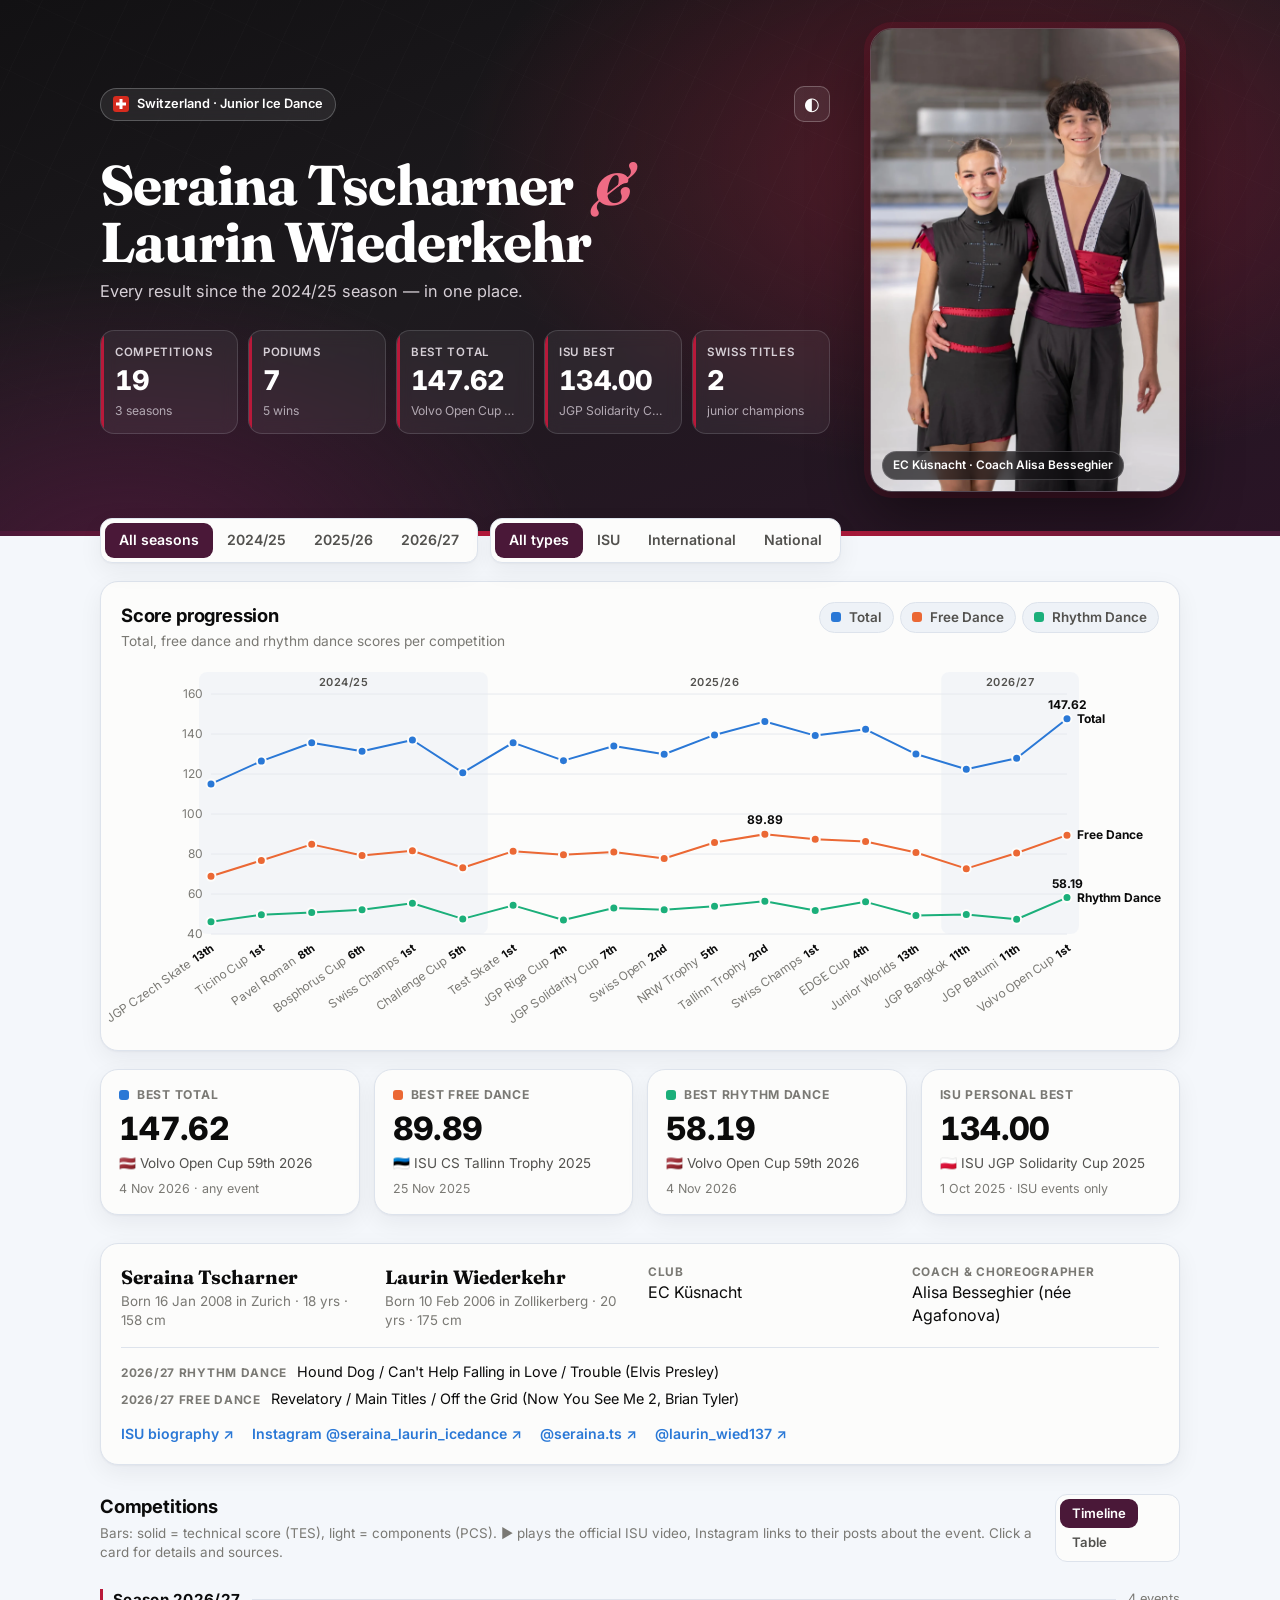
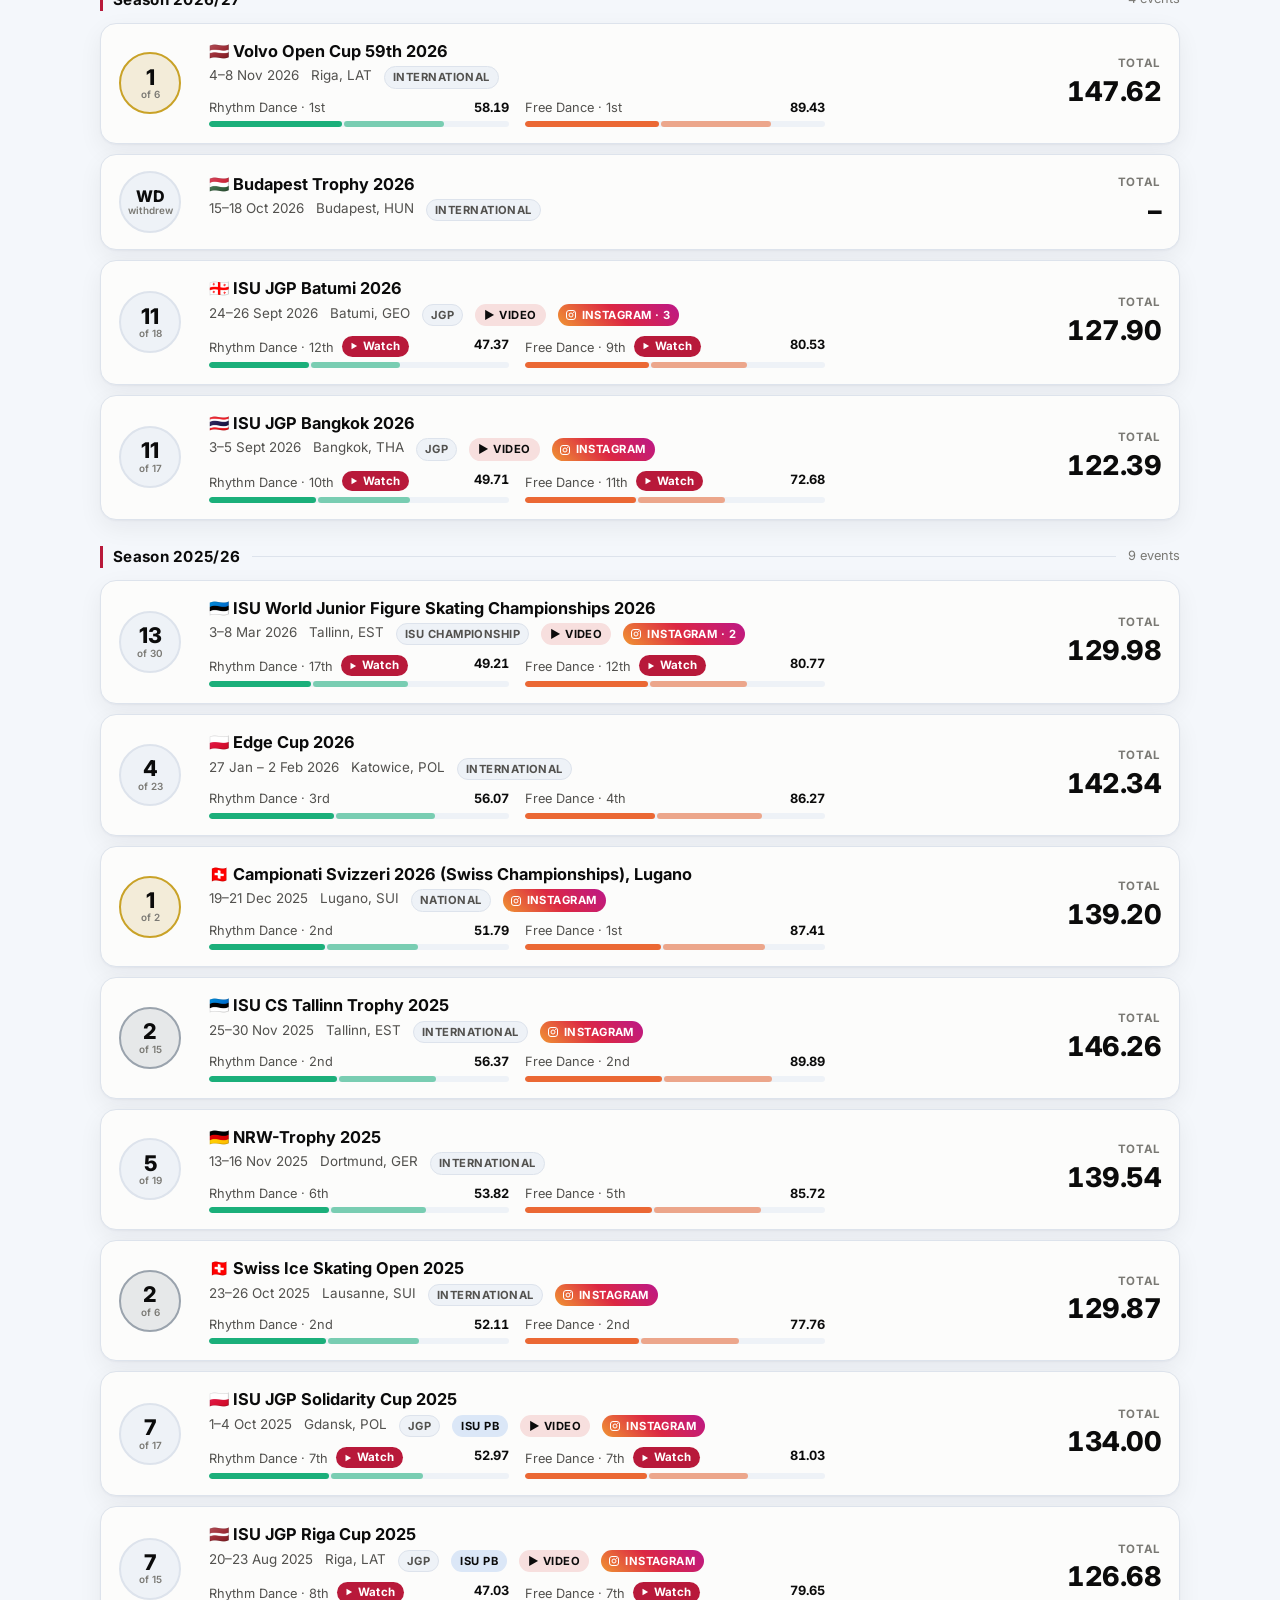
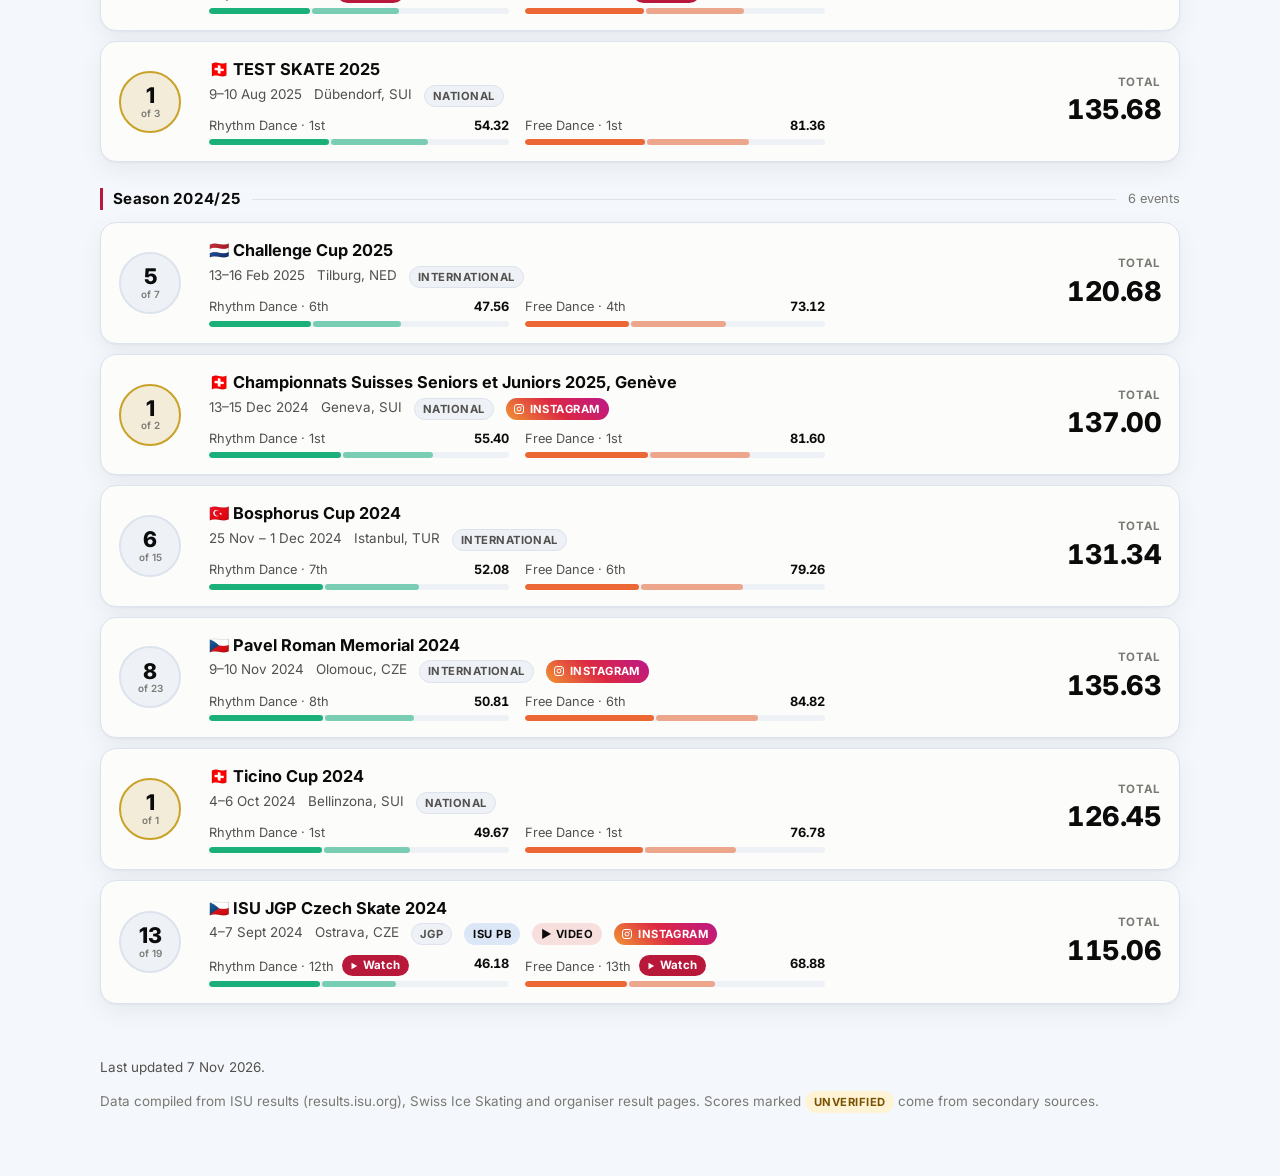
==== index.html @ 87326f34 "Ice dance results site for Seraina Tscharner & Laurin Wiederkehr Static site with all results since " ====
<!doctype html>
<html lang="en">
<head>
  <meta charset="utf-8" />
  <meta name="viewport" content="width=device-width, initial-scale=1" />
  <title>Tscharner / Wiederkehr · Ice Dance Results</title>
  <link rel="preconnect" href="https://fonts.googleapis.com" />
  <link href="https://fonts.googleapis.com/css2?family=Inter:wght@400;500;600;700;800&family=Fraunces:opsz,wght@9..144,600;9..144,700&display=swap" rel="stylesheet" />
  <link rel="stylesheet" href="styles.css?v=5" />
</head>
<body>
  <header class="hero">
    <div class="hero-ice" aria-hidden="true"></div>
    <div class="wrap hero-inner">
      <div class="hero-text">
        <div class="hero-top">
          <span class="badge"><span class="flag-sui" aria-hidden="true"></span> Switzerland · Junior Ice Dance</span>
          <button id="themeToggle" class="icon-btn" aria-label="Toggle dark mode" title="Toggle dark mode">◐</button>
        </div>
        <h1>
          <span>Seraina Tscharner</span>
          <span class="amp">&amp;</span>
          <span>Laurin Wiederkehr</span>
        </h1>
        <p class="sub" id="heroSub">Every result since the 2024/25 season — in one place.</p>
        <div class="stats" id="stats"></div>
      </div>
      <figure class="hero-photo">
        <img src="assets/couple.webp" alt="Seraina Tscharner and Laurin Wiederkehr on the ice in their black, crimson and plum costumes" width="1333" height="2000" />
        <figcaption>EC Küsnacht · Coach Alisa Besseghier</figcaption>
      </figure>
    </div>
  </header>

  <main class="wrap">
    <section class="controls" aria-label="Filters">
      <div class="seg" id="seasonFilter" role="tablist" aria-label="Season"></div>
      <div class="seg" id="typeFilter" role="tablist" aria-label="Competition type"></div>
    </section>

    <section class="card chart-card">
      <div class="card-head">
        <div>
          <h2>Score progression</h2>
          <p class="muted" id="chartCaption">Total, free dance and rhythm dance scores per competition</p>
        </div>
        <div class="legend" id="legend"></div>
      </div>
      <div class="chart" id="chart"></div>
    </section>

    <section class="bests" id="bests"></section>
    <section id="profile"></section>

    <section>
      <div class="section-head">
        <div><h2>Competitions</h2><p class="muted" style="margin:4px 0 0;font-size:.84rem">Bars: solid = technical score (TES), light = components (PCS). ▶ plays the official ISU video, Instagram links to their posts about the event. Click a card for details and sources.</p></div>
        <div class="seg small" id="viewToggle">
          <button class="on" data-view="cards">Timeline</button>
          <button data-view="table">Table</button>
        </div>
      </div>
      <div id="list"></div>
    </section>

    <footer class="foot">
      <p id="updated"></p>
      <p class="muted">Data compiled from ISU results (results.isu.org), Swiss Ice Skating and organiser result pages. Scores marked <span class="pill warn">unverified</span> come from secondary sources.</p>
    </footer>
  </main>

  <div id="videoModal" class="modal" role="dialog" aria-modal="true" aria-labelledby="videoTitle" hidden>
    <div class="modal-box">
      <div class="modal-head">
        <h3 id="videoTitle"></h3>
        <button id="videoClose" class="modal-x" aria-label="Close video">✕</button>
      </div>
      <div class="modal-frame" id="videoFrame"></div>
      <div class="modal-foot"><span class="muted">Official ISU video · Skating ISU on YouTube</span><a id="videoLink" target="_blank" rel="noopener">Open on YouTube ↗</a></div>
    </div>
  </div>

  <div id="tooltip" class="tooltip" role="status" hidden></div>
  <script src="data/results.js?v=5"></script>
  <script src="app.js?v=5"></script>
</body>
</html>
---- styles.css ----
:root {
  color-scheme: light;
  --bg: #f4f7fb;
  --surface-1: #fcfcfb;
  --surface-2: #eef2f7;
  --border: #dde3ec;
  --text-primary: #0b0b0b;
  --text-secondary: #52514e;
  --text-muted: #7a7974;
  --grid: #e6e9ee;
  --accent: #d52b1e;           /* Swiss red */
  --crimson: #b8193a;          /* costume red */
  --plum: #4a1838;             /* costume sash */
  --silver-trim: #d9dde3;      /* costume rhinestone trim */
  --series-1: #2a78d6;         /* total */
  --series-2: #eb6834;         /* free dance */
  --series-3: #1baf7a;         /* rhythm dance */
  --gold: #c9a227; --silver: #9aa3ad; --bronze: #b0753f;
  --warn-bg: #fff3d6; --warn-fg: #7a5200;
  --shadow: 0 1px 2px rgba(16,24,40,.04), 0 8px 24px rgba(16,24,40,.06);
}
@media (prefers-color-scheme: dark) {
  :root:where(:not([data-theme="light"])) {
    color-scheme: dark;
    --bg: #0f1216; --surface-1: #1a1a19; --surface-2: #23252a; --border: #2e3138;
    --text-primary: #f0efec; --text-secondary: #c3c2b7; --text-muted: #8f8e86; --grid: #2b2d31;
    --series-1: #3987e5; --series-2: #d95926; --series-3: #199e70;
    --warn-bg: #3a2e10; --warn-fg: #f2cf7a;
    --shadow: 0 1px 2px rgba(0,0,0,.3), 0 8px 24px rgba(0,0,0,.25);
  }
}
:root[data-theme="dark"] {
  color-scheme: dark;
  --bg: #0f1216; --surface-1: #1a1a19; --surface-2: #23252a; --border: #2e3138;
  --text-primary: #f0efec; --text-secondary: #c3c2b7; --text-muted: #8f8e86; --grid: #2b2d31;
  --series-1: #3987e5; --series-2: #d95926; --series-3: #199e70;
  --warn-bg: #3a2e10; --warn-fg: #f2cf7a;
  --shadow: 0 1px 2px rgba(0,0,0,.3), 0 8px 24px rgba(0,0,0,.25);
}

* { box-sizing: border-box; }
html, body { margin: 0; }
body {
  font-family: Inter, system-ui, -apple-system, "Segoe UI", sans-serif;
  background: var(--bg); color: var(--text-primary);
  -webkit-font-smoothing: antialiased; line-height: 1.45;
}
.wrap { max-width: 1120px; margin: 0 auto; padding: 0 20px; }
.muted { color: var(--text-muted); }
h2 { font-size: 1.15rem; margin: 0; letter-spacing: -.01em; }
a { color: var(--series-1); }

/* Hero — colours taken from the couple's costumes: charcoal, crimson, plum, silver */
.hero {
  position: relative; overflow: hidden; color: #fff;
  background:
    radial-gradient(900px 520px at 78% 30%, rgba(184,25,58,.38) 0%, transparent 60%),
    radial-gradient(700px 500px at 10% 110%, rgba(74,24,56,.9) 0%, transparent 65%),
    linear-gradient(160deg, #121113 0%, #1d1a1e 45%, #2a1426 100%);
  padding: 28px 0 44px;
}
.hero::after { /* crimson sash line, like the costume belts */
  content: ""; position: absolute; left: 0; right: 0; bottom: 0; height: 5px;
  background: linear-gradient(90deg, var(--plum), var(--crimson) 40%, var(--crimson) 60%, var(--plum));
}
.hero-ice {
  position: absolute; inset: 0; opacity: .3; pointer-events: none;
  background:
    repeating-linear-gradient(115deg, transparent 0 38px, rgba(255,255,255,.05) 38px 39px),
    repeating-linear-gradient(25deg, transparent 0 70px, rgba(255,255,255,.04) 70px 71px);
  mask-image: linear-gradient(to bottom, #000 30%, transparent);
}
.hero-inner { position: relative; display: grid; grid-template-columns: minmax(0, 1fr) 310px; gap: 40px; align-items: center; }
.hero-top { display: flex; justify-content: space-between; align-items: center; }
.badge {
  display: inline-flex; align-items: center; gap: 8px; font-size: .8rem; font-weight: 600;
  padding: 6px 12px; border-radius: 999px; background: rgba(255,255,255,.08);
  border: 1px solid rgba(217,221,227,.28); backdrop-filter: blur(6px);
}
.flag-sui { width: 16px; height: 16px; border-radius: 3px; background: var(--accent); position: relative; display: inline-block; }
.flag-sui::before, .flag-sui::after { content: ""; position: absolute; background: #fff; left: 50%; top: 50%; transform: translate(-50%,-50%); }
.flag-sui::before { width: 10px; height: 3px; } .flag-sui::after { width: 3px; height: 10px; }
.icon-btn {
  border: 1px solid rgba(255,255,255,.25); background: rgba(255,255,255,.08); color: #fff;
  width: 36px; height: 36px; border-radius: 10px; font-size: 1.1rem; cursor: pointer;
}
.hero h1 {
  font-family: Fraunces, Georgia, serif; font-weight: 700; letter-spacing: -.02em;
  font-size: clamp(2rem, 5vw, 3.5rem); line-height: 1.02; margin: 34px 0 10px;
  display: flex; flex-wrap: wrap; gap: 0 .35em; align-items: baseline;
}
.hero h1 .amp { color: #ef6b84; font-style: italic; }
.sub { margin: 0 0 26px; color: #d6cfd6; font-size: 1.02rem; }
.stats { display: grid; grid-template-columns: repeat(auto-fit, minmax(128px, 1fr)); gap: 10px; }
.stat {
  background: rgba(255,255,255,.06); border: 1px solid rgba(217,221,227,.16);
  border-radius: 14px; padding: 13px 14px; backdrop-filter: blur(8px); position: relative; overflow: hidden;
}
.stat::before { content: ""; position: absolute; left: 0; top: 0; bottom: 0; width: 3px; background: var(--crimson); }
.stat .v { font-size: 1.7rem; font-weight: 800; letter-spacing: -.02em; font-variant-numeric: tabular-nums; }
.stat .l { font-size: .72rem; color: #d6cfd6; text-transform: uppercase; letter-spacing: .06em; font-weight: 600; }
.stat .s { font-size: .76rem; color: #b3a9b3; margin-top: 2px; white-space: nowrap; overflow: hidden; text-overflow: ellipsis; }
.hero-photo { margin: 0; position: relative; align-self: stretch; }
.hero-photo img {
  display: block; width: 100%; height: 100%; max-height: 470px; object-fit: cover; object-position: 50% 18%;
  border-radius: 22px; border: 1px solid rgba(217,221,227,.25);
  box-shadow: 0 24px 60px rgba(0,0,0,.45), 0 0 0 6px rgba(184,25,58,.18);
}
.hero-photo figcaption {
  position: absolute; left: 12px; bottom: 12px; font-size: .74rem; font-weight: 600; padding: 5px 10px; border-radius: 999px;
  background: rgba(18,17,19,.7); border: 1px solid rgba(217,221,227,.2); backdrop-filter: blur(6px);
}
@media (max-width: 900px) {
  .hero-inner { grid-template-columns: 1fr; }
  .hero-photo { order: -1; margin-top: 10px; }
  .hero-photo img { max-height: 380px; }
  .hero-text { order: 0; }
}

/* Controls */
.controls { display: flex; flex-wrap: wrap; gap: 12px; margin: -18px 0 18px; position: relative; z-index: 2; }
.seg {
  display: inline-flex; background: var(--surface-1); border: 1px solid var(--border); border-radius: 12px;
  padding: 4px; box-shadow: var(--shadow); flex-wrap: wrap;
}
.seg button {
  border: 0; background: transparent; color: var(--text-secondary); font: inherit; font-size: .88rem; font-weight: 600;
  padding: 7px 14px; border-radius: 9px; cursor: pointer;
}
.seg button.on { background: var(--plum); color: #fff; }
:root[data-theme="dark"] .seg button.on { background: var(--crimson); }
@media (prefers-color-scheme: dark) { :root:where(:not([data-theme="light"])) .seg button.on { background: var(--crimson); } }
.seg button:hover:not(.on) { background: var(--surface-2); }
.seg.small { box-shadow: none; }
.seg.small button { padding: 5px 12px; font-size: .82rem; }

/* Cards */
.card { background: var(--surface-1); border: 1px solid var(--border); border-radius: 18px; box-shadow: var(--shadow); padding: 20px; }
.card-head { display: flex; justify-content: space-between; gap: 16px; flex-wrap: wrap; align-items: flex-start; margin-bottom: 8px; }
.card-head p { margin: 4px 0 0; font-size: .86rem; }
.legend { display: flex; gap: 6px; flex-wrap: wrap; }
.legend button {
  display: inline-flex; align-items: center; gap: 8px; font: inherit; font-size: .84rem; font-weight: 600;
  color: var(--text-secondary); background: var(--surface-2); border: 1px solid var(--border);
  padding: 5px 11px; border-radius: 999px; cursor: pointer;
}
.legend button.off { opacity: .45; }
.legend .sw { width: 10px; height: 10px; border-radius: 3px; }
.chart { position: relative; width: 100%; }
.chart svg { display: block; width: 100%; height: auto; overflow: visible; }
.chart text { fill: var(--text-muted); font-size: 12px; font-family: inherit; }
.chart .lbl { fill: var(--text-primary); font-weight: 700; font-size: 12px; }
.chart .grid { stroke: var(--grid); stroke-width: 1; }
.chart .season-band { fill: var(--surface-2); opacity: .6; }
.chart .season-lbl { fill: var(--text-secondary); font-weight: 600; font-size: 11px; letter-spacing: .05em; text-transform: uppercase; }
.chart .cross { stroke: var(--text-muted); stroke-width: 1; stroke-dasharray: 3 3; }
.empty { padding: 40px; text-align: center; color: var(--text-muted); }

/* Personal bests */
.bests { display: grid; grid-template-columns: repeat(auto-fit, minmax(230px, 1fr)); gap: 14px; margin: 18px 0 28px; }
.best { padding: 16px 18px; }
.best .k { font-size: .76rem; font-weight: 700; color: var(--text-muted); text-transform: uppercase; letter-spacing: .06em; display: flex; align-items: center; gap: 8px; }
.best .k .sw { width: 10px; height: 10px; border-radius: 3px; }
.best .v { font-size: 2rem; font-weight: 800; letter-spacing: -.02em; font-variant-numeric: tabular-nums; margin: 2px 0; }
.best .w { font-size: .85rem; color: var(--text-secondary); }
.best .i { font-size: .78rem; color: var(--text-muted); margin-top: 6px; }

.section-head { display: flex; justify-content: space-between; align-items: center; margin-bottom: 14px; gap: 12px; }

/* Timeline */
.season-h { display: flex; align-items: center; gap: 12px; margin: 26px 0 12px; }
.season-h h3 { margin: 0; font-size: .95rem; letter-spacing: .02em; padding-left: 10px; border-left: 3px solid var(--crimson); }
.season-h .line { flex: 1; height: 1px; background: var(--border); }
.season-h .cnt { font-size: .8rem; color: var(--text-muted); }
.comp {
  display: grid; grid-template-columns: 74px 1fr auto; gap: 16px; align-items: center;
  background: var(--surface-1); border: 1px solid var(--border); border-radius: 16px; padding: 16px 18px;
  margin-bottom: 10px; box-shadow: var(--shadow); cursor: pointer; transition: transform .12s ease, border-color .12s;
}
.comp:hover { transform: translateY(-1px); border-color: color-mix(in oklab, var(--series-1) 45%, var(--border)); }
.place {
  width: 62px; height: 62px; border-radius: 50%; display: grid; place-items: center; text-align: center;
  background: var(--surface-2); border: 2px solid var(--border); font-weight: 800; font-size: 1.35rem; line-height: 1;
}
.place small { display: block; font-size: .62rem; font-weight: 600; color: var(--text-muted); margin-top: 2px; }
.place.p1 { border-color: var(--gold);   background: color-mix(in oklab, var(--gold) 18%, var(--surface-1)); }
.place.p2 { border-color: var(--silver); background: color-mix(in oklab, var(--silver) 22%, var(--surface-1)); }
.place.p3 { border-color: var(--bronze); background: color-mix(in oklab, var(--bronze) 18%, var(--surface-1)); }
.comp .title { font-weight: 700; font-size: 1.02rem; }
.comp .meta { font-size: .84rem; color: var(--text-secondary); display: flex; flex-wrap: wrap; gap: 4px 12px; margin-top: 3px; }
.pill { display: inline-block; font-size: .7rem; font-weight: 700; padding: 2px 8px; border-radius: 999px; background: var(--surface-2); color: var(--text-secondary); border: 1px solid var(--border); text-transform: uppercase; letter-spacing: .04em; }
.pill.warn { background: var(--warn-bg); color: var(--warn-fg); border-color: transparent; }
.pill.pb { background: color-mix(in oklab, var(--series-1) 16%, var(--surface-1)); color: var(--text-primary); border-color: transparent; }
.segs { display: flex; gap: 16px; margin-top: 10px; flex-wrap: wrap; }
.segbar { min-width: 180px; flex: 1; max-width: 300px; }
.segbar .top { display: flex; justify-content: space-between; font-size: .8rem; color: var(--text-secondary); }
.segbar .top b { color: var(--text-primary); font-variant-numeric: tabular-nums; }
.segbar .track { height: 6px; border-radius: 4px; background: var(--surface-2); margin-top: 4px; overflow: hidden; display: flex; gap: 2px; }
.segbar .track i { display: block; height: 100%; border-radius: 4px; }
.total { text-align: right; }
.total .v { font-size: 1.7rem; font-weight: 800; letter-spacing: -.02em; font-variant-numeric: tabular-nums; }
.total .l { font-size: .72rem; color: var(--text-muted); text-transform: uppercase; letter-spacing: .06em; font-weight: 700; }
.details { grid-column: 1 / -1; border-top: 1px dashed var(--border); padding-top: 12px; font-size: .86rem; color: var(--text-secondary); display: none; }
.comp.open .details { display: block; }
.details table { border-collapse: collapse; margin-bottom: 8px; }
.details td, .details th { padding: 4px 14px 4px 0; text-align: left; font-variant-numeric: tabular-nums; }
.details th { color: var(--text-muted); font-weight: 600; font-size: .76rem; text-transform: uppercase; letter-spacing: .04em; }
.details .src a { margin-right: 10px; word-break: break-all; }

/* Table */
.tbl-wrap { overflow-x: auto; }
table.res { width: 100%; border-collapse: collapse; font-size: .9rem; background: var(--surface-1); border-radius: 14px; overflow: hidden; }
table.res th, table.res td { padding: 10px 12px; border-bottom: 1px solid var(--border); text-align: left; white-space: nowrap; font-variant-numeric: tabular-nums; }
table.res th { font-size: .74rem; text-transform: uppercase; letter-spacing: .05em; color: var(--text-muted); background: var(--surface-2); cursor: pointer; user-select: none; }
table.res td.n, table.res th.n { text-align: right; }
table.res tr:hover td { background: var(--surface-2); }

.tooltip {
  position: fixed; z-index: 50; pointer-events: none; background: var(--surface-1); color: var(--text-primary);
  border: 1px solid var(--border); border-radius: 12px; padding: 10px 12px; box-shadow: var(--shadow); font-size: .84rem; min-width: 190px;
}
.tooltip .t { font-weight: 700; margin-bottom: 2px; }
.tooltip .d { color: var(--text-muted); font-size: .78rem; margin-bottom: 6px; }
.tooltip .r { display: flex; justify-content: space-between; gap: 14px; align-items: center; }
.tooltip .r span { display: inline-flex; align-items: center; gap: 6px; color: var(--text-secondary); }
.tooltip .r b { font-variant-numeric: tabular-nums; }
.tooltip .sw { width: 9px; height: 9px; border-radius: 3px; display: inline-block; }

.foot { padding: 30px 0 50px; font-size: .84rem; color: var(--text-secondary); }

@media (max-width: 640px) {
  .comp { grid-template-columns: 56px 1fr; }
  .place { width: 50px; height: 50px; font-size: 1.1rem; }
  .total { grid-column: 2; text-align: left; }
}

/* Profile */
#profile { margin-bottom: 28px; }
.profile .pf-grid { display: grid; grid-template-columns: repeat(auto-fit, minmax(220px, 1fr)); gap: 16px; }
.profile .nm { font-family: Fraunces, Georgia, serif; font-weight: 700; font-size: 1.2rem; }
.profile .muted { font-size: .84rem; }
.profile .k { font-size: .74rem; font-weight: 700; color: var(--text-muted); text-transform: uppercase; letter-spacing: .06em; margin-right: 6px; }
.profile .music { margin-top: 16px; padding-top: 14px; border-top: 1px solid var(--border); display: grid; gap: 6px; font-size: .9rem; }
.profile .links { margin-top: 14px; display: flex; gap: 18px; flex-wrap: wrap; font-size: .88rem; font-weight: 600; }
.profile .links a { text-decoration: none; }

/* Video */
.play {
  display: inline-flex; align-items: center; gap: 4px; margin-left: 8px; vertical-align: 1px;
  font: inherit; font-size: .72rem; font-weight: 700; letter-spacing: .02em; cursor: pointer;
  color: #fff; background: var(--crimson); border: 0; border-radius: 999px; padding: 2px 9px 2px 7px;
}
.play svg { width: 10px; height: 10px; }
.play:hover { background: color-mix(in oklab, var(--crimson) 82%, #000); }
.play:focus-visible, .modal-x:focus-visible { outline: 2px solid var(--series-1); outline-offset: 2px; }
.play.mini { margin: 0 6px 0 0; }
.pill.vid { background: color-mix(in oklab, var(--crimson) 14%, var(--surface-1)); color: var(--text-primary); border-color: transparent; }
.modal { position: fixed; inset: 0; z-index: 100; background: rgba(10,8,10,.78); backdrop-filter: blur(6px); display: grid; place-items: center; padding: 20px; }
.modal[hidden] { display: none; }
.modal-box { width: min(960px, 100%); background: #151315; color: #f0efec; border-radius: 18px; overflow: hidden; border: 1px solid rgba(217,221,227,.18); box-shadow: 0 30px 80px rgba(0,0,0,.5); }
.modal-head { display: flex; justify-content: space-between; align-items: center; gap: 12px; padding: 14px 18px; border-bottom: 3px solid var(--crimson); }
.modal-head h3 { margin: 0; font-size: 1rem; }
.modal-x { background: rgba(255,255,255,.08); color: #fff; border: 1px solid rgba(255,255,255,.2); width: 34px; height: 34px; border-radius: 10px; cursor: pointer; flex: none; }
.modal-frame { aspect-ratio: 16 / 9; background: #000; }
.modal-frame iframe { width: 100%; height: 100%; border: 0; display: block; }
.modal-foot { display: flex; justify-content: space-between; gap: 12px; padding: 12px 18px; font-size: .84rem; flex-wrap: wrap; }
.modal-foot a { color: #ef6b84; font-weight: 600; text-decoration: none; }

/* Instagram */
.ig {
  display: inline-flex; align-items: center; gap: 5px; font-size: .7rem; font-weight: 700; letter-spacing: .04em; text-transform: uppercase;
  padding: 2px 9px 2px 7px; border-radius: 999px; color: #fff; text-decoration: none;
  background: linear-gradient(45deg, #f09433, #dc2743 50%, #bc1888);
}
.ig svg { width: 12px; height: 12px; }
.ig.mini { padding: 3px 6px; vertical-align: middle; }
.ig:hover { filter: brightness(1.08); }
.iglist { margin: 6px 0 12px; display: grid; gap: 8px; max-width: 720px; }
.iglist .k { font-size: .74rem; font-weight: 700; color: var(--text-muted); text-transform: uppercase; letter-spacing: .06em; }
.igpost {
  display: grid; grid-template-columns: 30px 1fr auto; gap: 10px; align-items: start; text-decoration: none; color: var(--text-secondary);
  background: var(--surface-2); border: 1px solid var(--border); border-radius: 12px; padding: 10px 12px; font-size: .84rem;
}
.igpost b { color: var(--text-primary); }
.igpost:hover { border-color: #dc2743; }
.igav { width: 30px; height: 30px; border-radius: 9px; display: grid; place-items: center; color: #fff; background: linear-gradient(45deg, #f09433, #dc2743 50%, #bc1888); }
.igav svg { width: 16px; height: 16px; }
.igpost .go { color: var(--text-muted); }
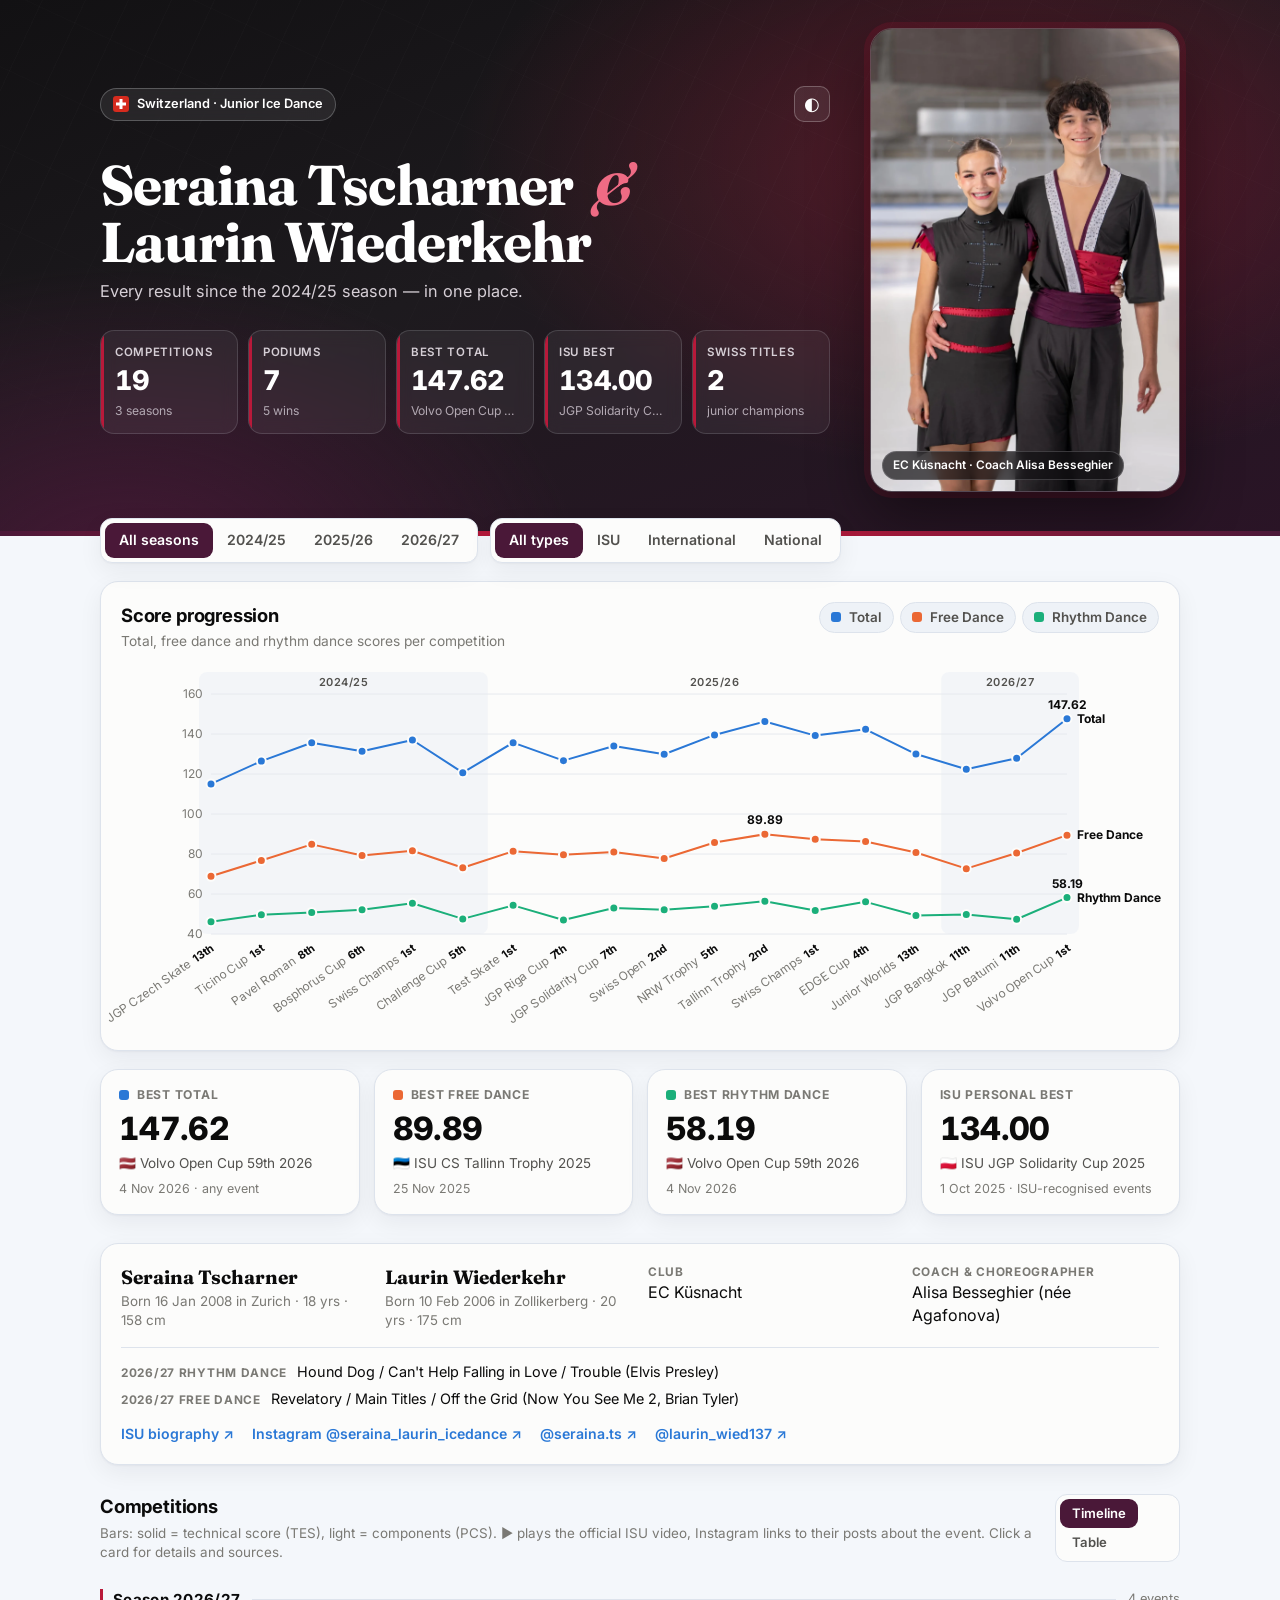
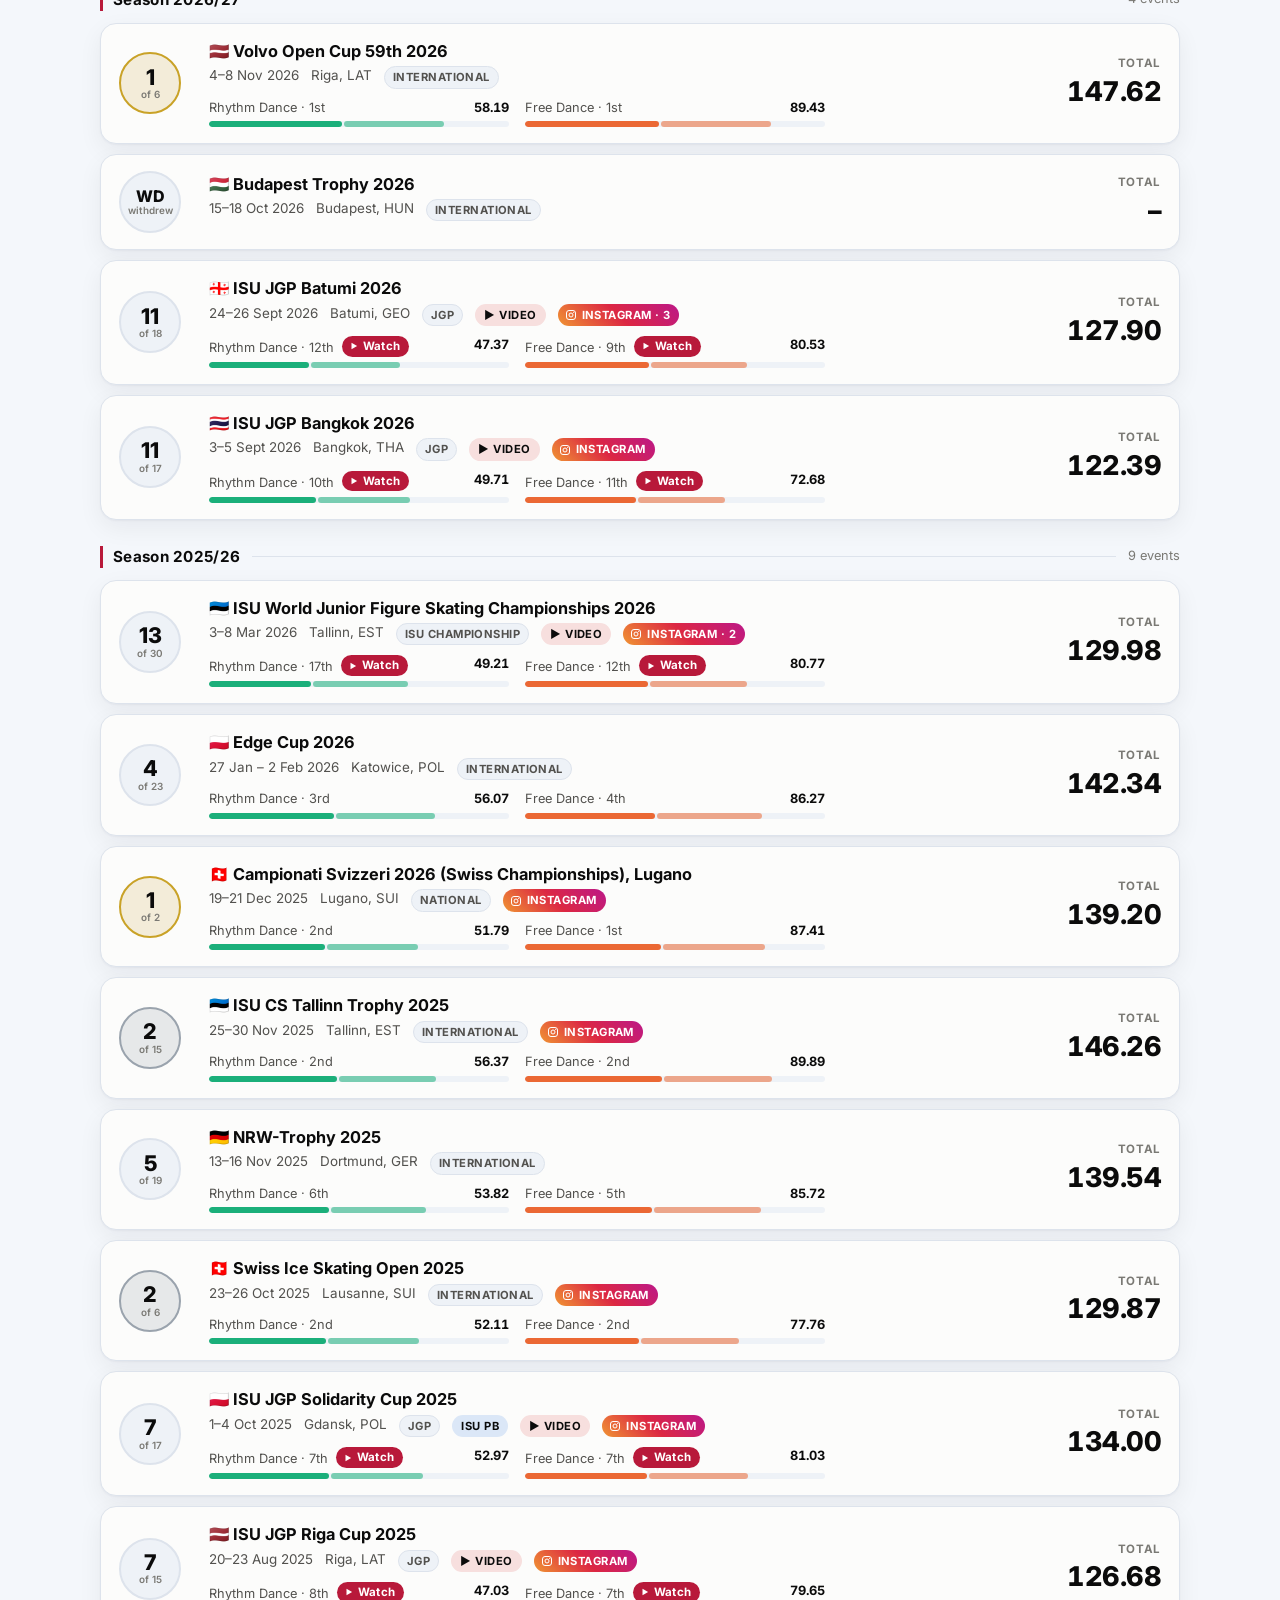
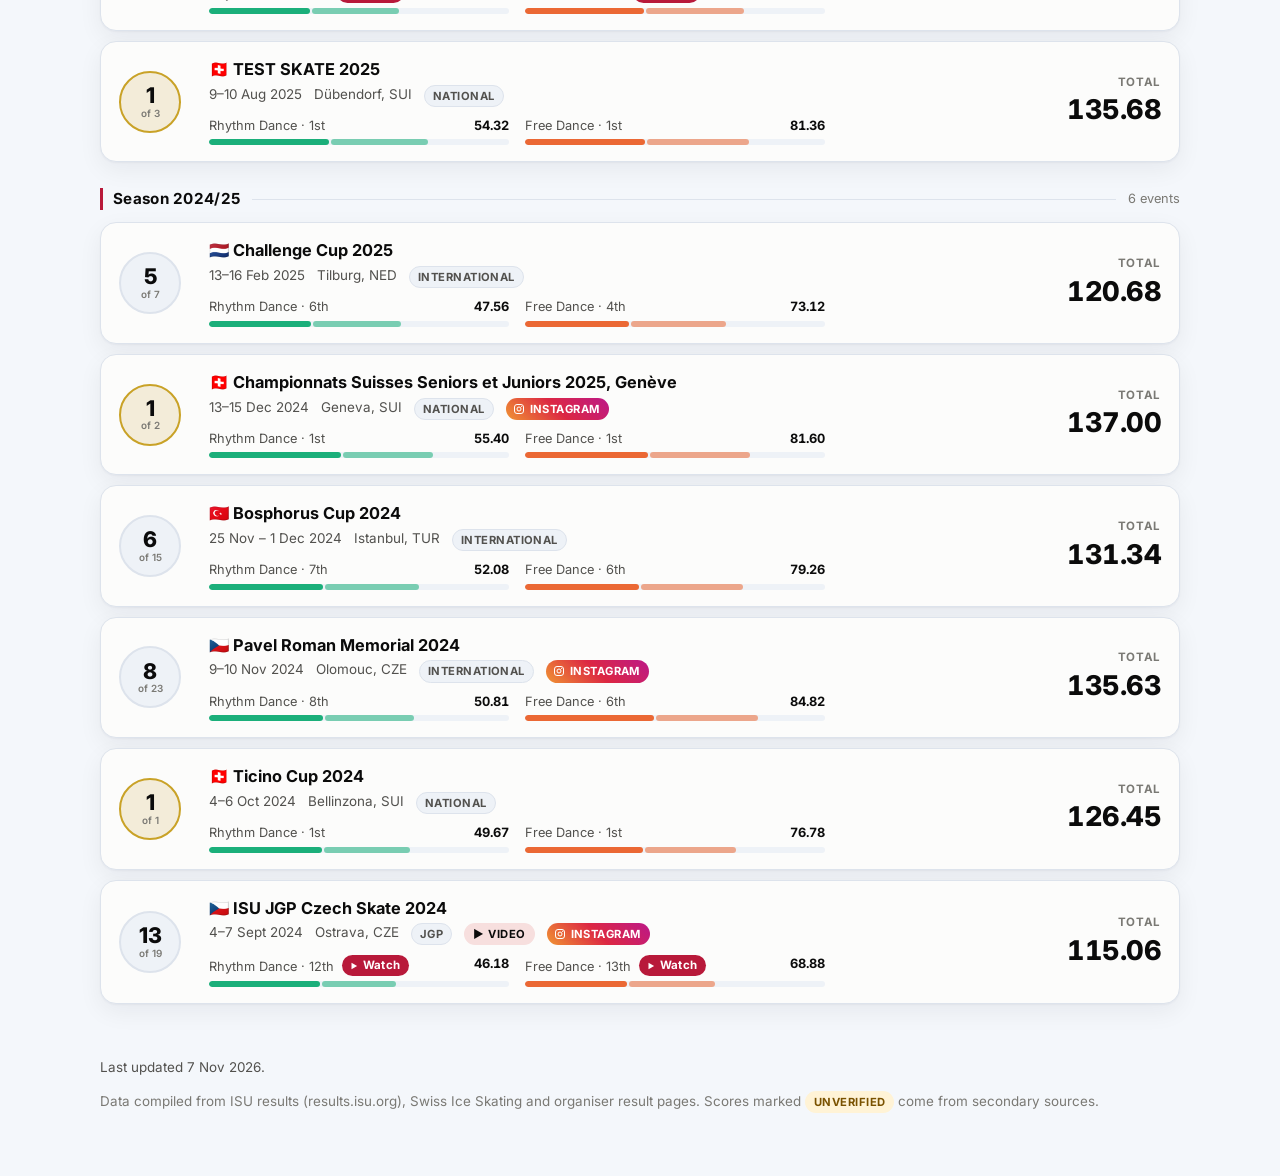
==== commit 3f52ab1a: "Generate the page from a template; add level filter and RD-only handling - index.html and data/resul" ====
--- a/index.html
+++ b/index.html
@@ -1,12 +1,13 @@
+<!-- Generated by build.py from template.html — edit the template, not this file. -->
 <!doctype html>
-<html lang="en">
+<html lang="en" data-team="tw">
 <head>
   <meta charset="utf-8" />
   <meta name="viewport" content="width=device-width, initial-scale=1" />
   <title>Tscharner / Wiederkehr · Ice Dance Results</title>
   <link rel="preconnect" href="https://fonts.googleapis.com" />
   <link href="https://fonts.googleapis.com/css2?family=Inter:wght@400;500;600;700;800&family=Fraunces:opsz,wght@9..144,600;9..144,700&display=swap" rel="stylesheet" />
-  <link rel="stylesheet" href="styles.css?v=5" />
+  <link rel="stylesheet" href="styles.css?v=e405b2ac" />
 </head>
 <body>
   <header class="hero">
@@ -15,6 +16,7 @@
       <div class="hero-text">
         <div class="hero-top">
           <span class="badge"><span class="flag-sui" aria-hidden="true"></span> Switzerland · Junior Ice Dance</span>
+          
           <button id="themeToggle" class="icon-btn" aria-label="Toggle dark mode" title="Toggle dark mode">◐</button>
         </div>
         <h1>
@@ -36,6 +38,7 @@
     <section class="controls" aria-label="Filters">
       <div class="seg" id="seasonFilter" role="tablist" aria-label="Season"></div>
       <div class="seg" id="typeFilter" role="tablist" aria-label="Competition type"></div>
+      <div class="seg" id="levelFilter" role="tablist" aria-label="Level" hidden></div>
     </section>
 
     <section class="card chart-card">
@@ -81,7 +84,7 @@
   </div>
 
   <div id="tooltip" class="tooltip" role="status" hidden></div>
-  <script src="data/results.js?v=5"></script>
-  <script src="app.js?v=5"></script>
+  <script src="data/results.js?v=e405b2ac"></script>
+  <script src="app.js?v=e405b2ac"></script>
 </body>
 </html>
--- a/styles.css
+++ b/styles.css
@@ -286,3 +286,20 @@
 .igav { width: 30px; height: 30px; border-radius: 9px; display: grid; place-items: center; color: #fff; background: linear-gradient(45deg, #f09433, #dc2743 50%, #bc1888); }
 .igav svg { width: 16px; height: 16px; }
 .igpost .go { color: var(--text-muted); }
+
+/* Truncated text: show full text on hover */
+[data-full] { cursor: default; }
+.chart text.cut { cursor: help; }
+
+/* Couple switcher */
+.hero-top { gap: 12px; flex-wrap: wrap; }
+.teams { display: inline-flex; gap: 4px; margin-left: auto; padding: 3px; border-radius: 999px; background: rgba(255,255,255,.06); border: 1px solid rgba(217,221,227,.18); }
+.teams a { color: #d6cfd6; text-decoration: none; font-size: .8rem; font-weight: 600; padding: 5px 12px; border-radius: 999px; }
+.teams a:hover { color: #fff; background: rgba(255,255,255,.08); }
+.teams a[aria-current="page"] { color: #fff; background: var(--crimson); }
+
+/* Level + RD-only */
+.seg[hidden] { display: none; }
+.pill.lvl-senior { background: color-mix(in oklab, var(--crimson) 16%, var(--surface-1)); color: var(--text-primary); border-color: transparent; }
+.pill.lvl-junior { background: color-mix(in oklab, var(--series-1) 14%, var(--surface-1)); color: var(--text-primary); border-color: transparent; }
+.total .rdonly { font-size: .72rem; color: var(--text-muted); margin-top: 2px; }
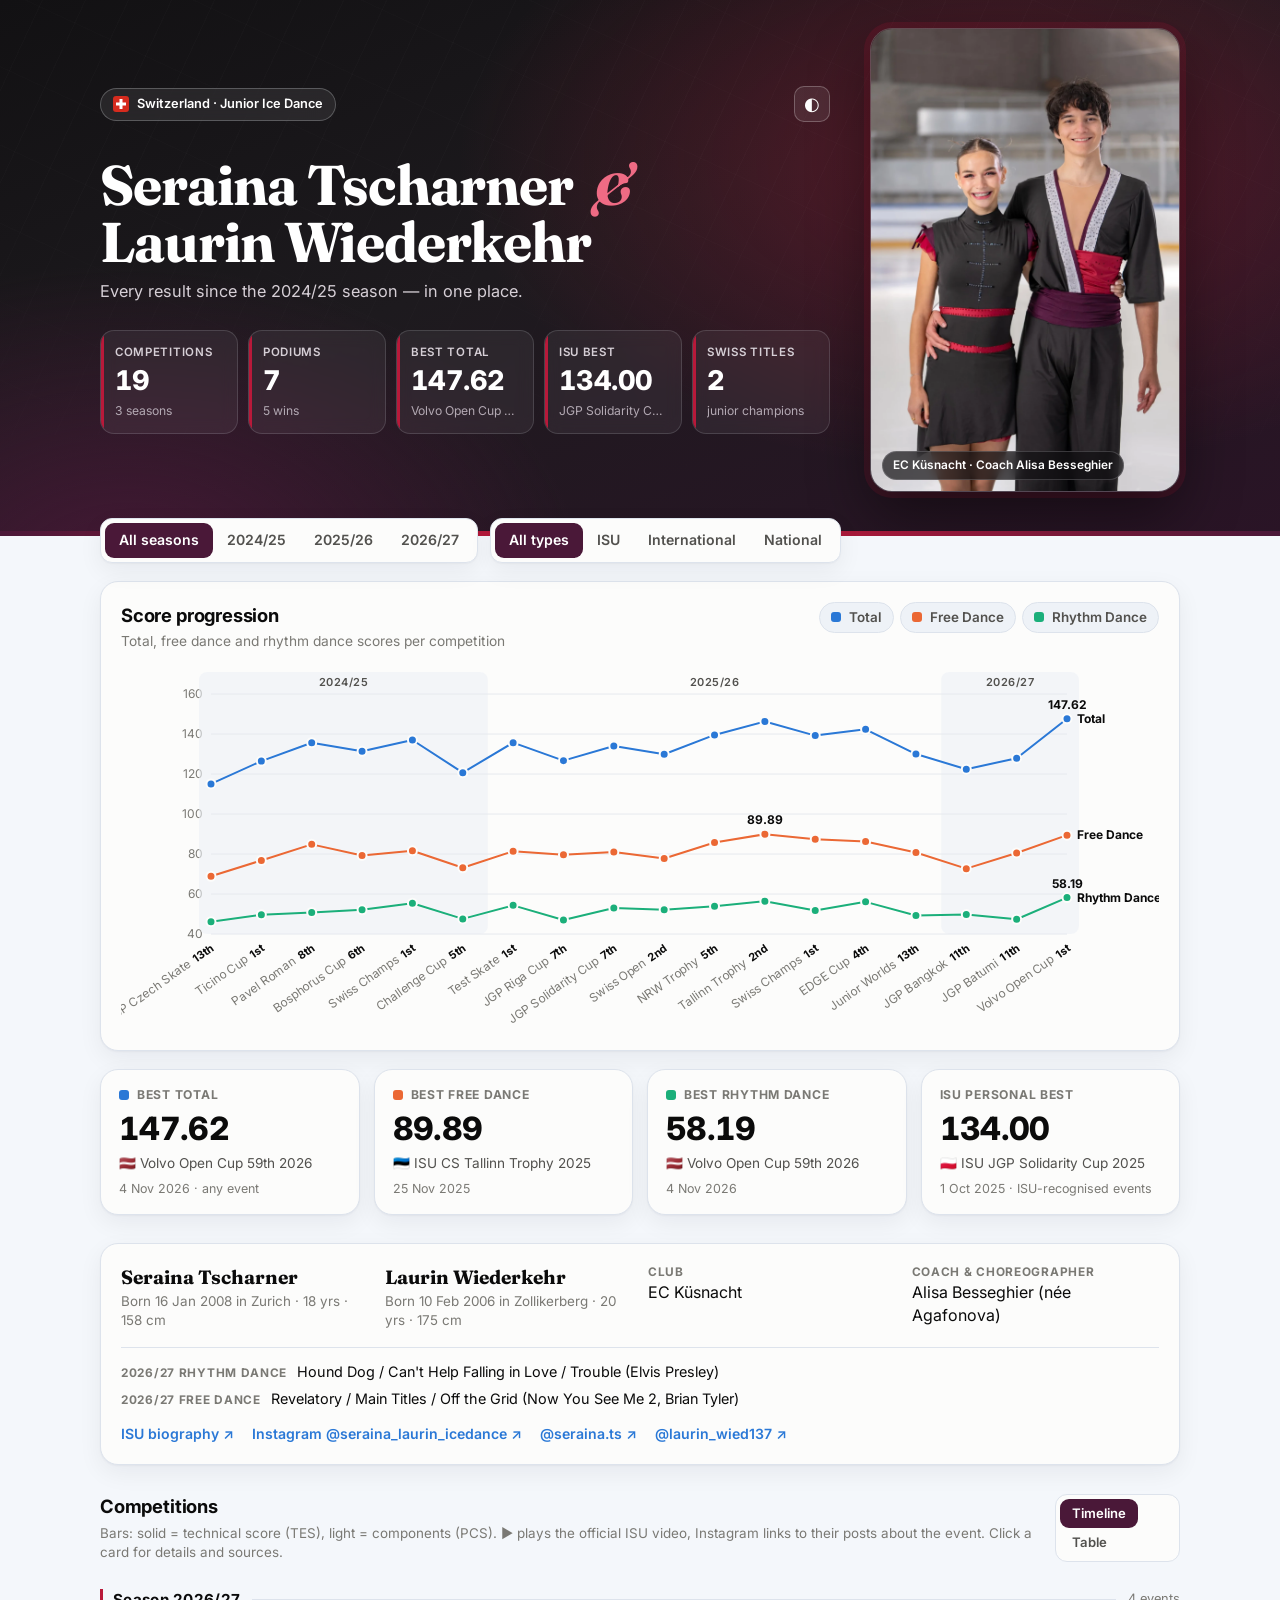
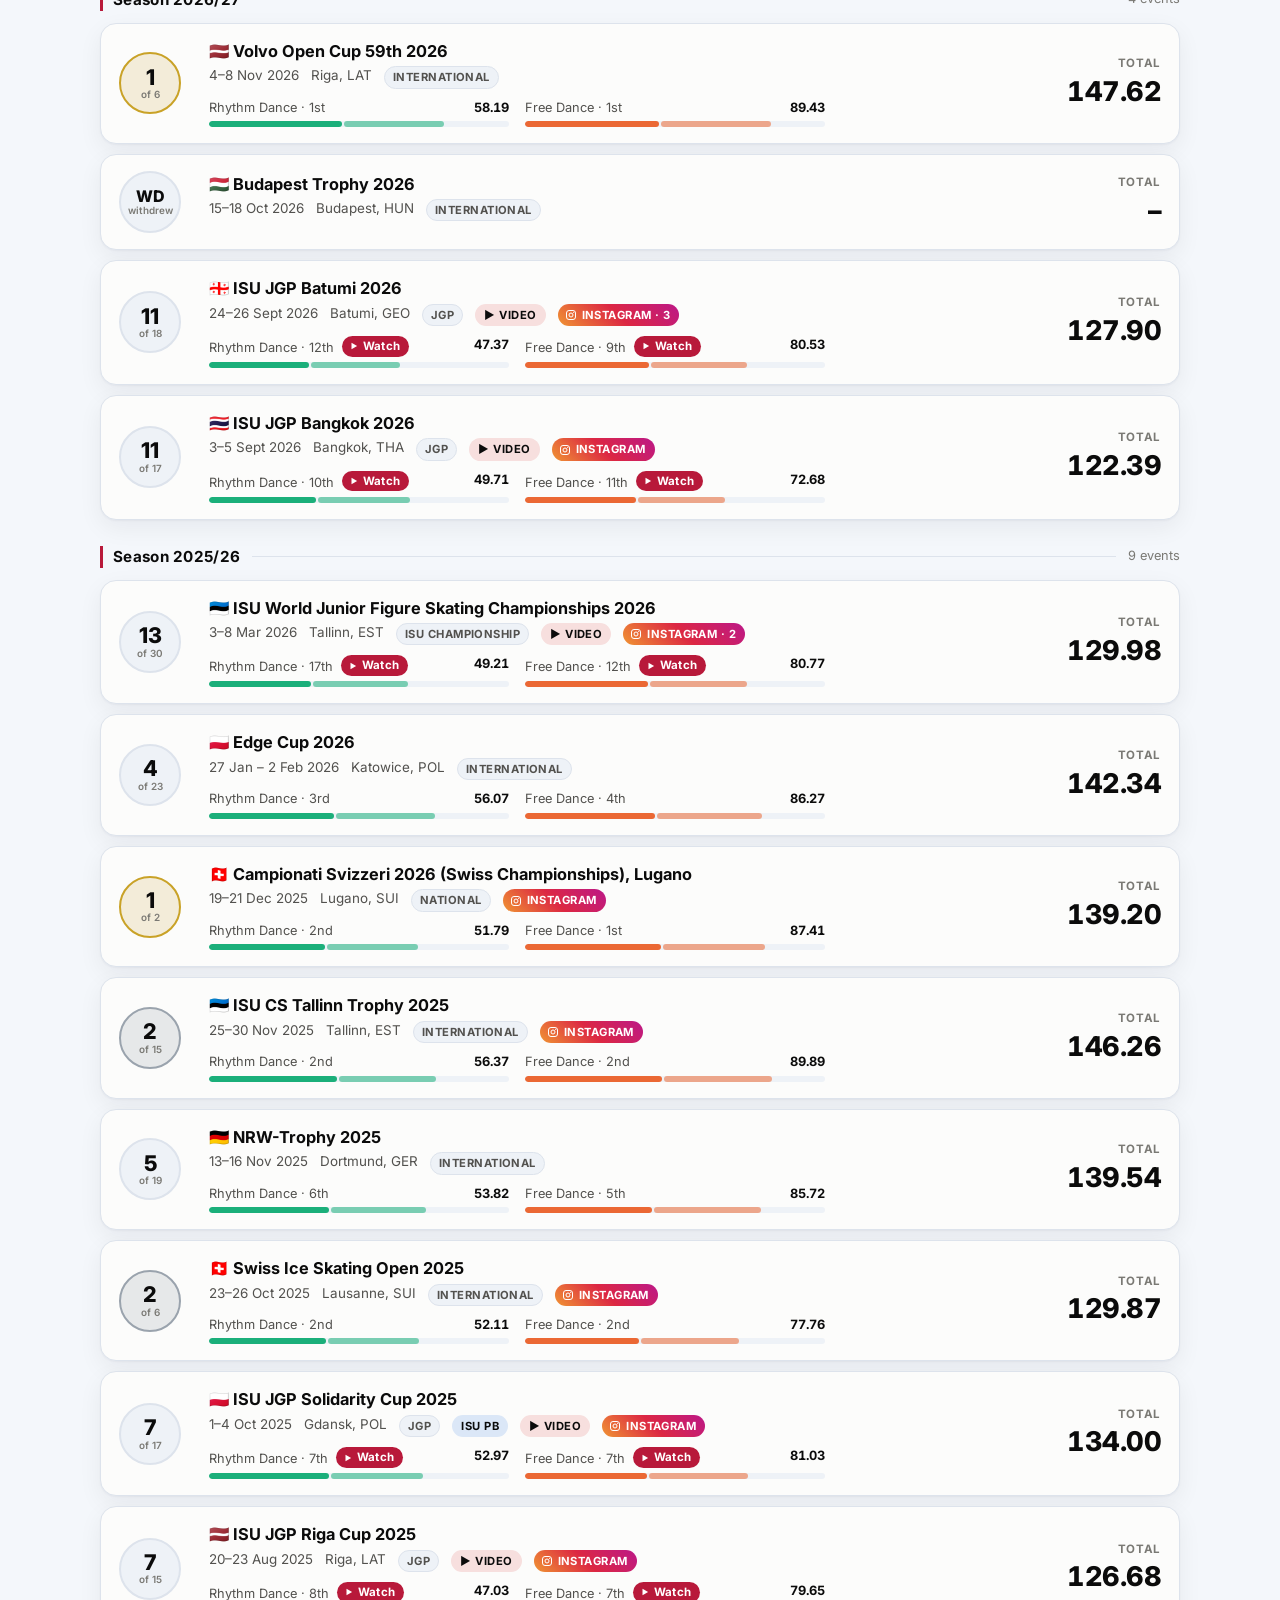
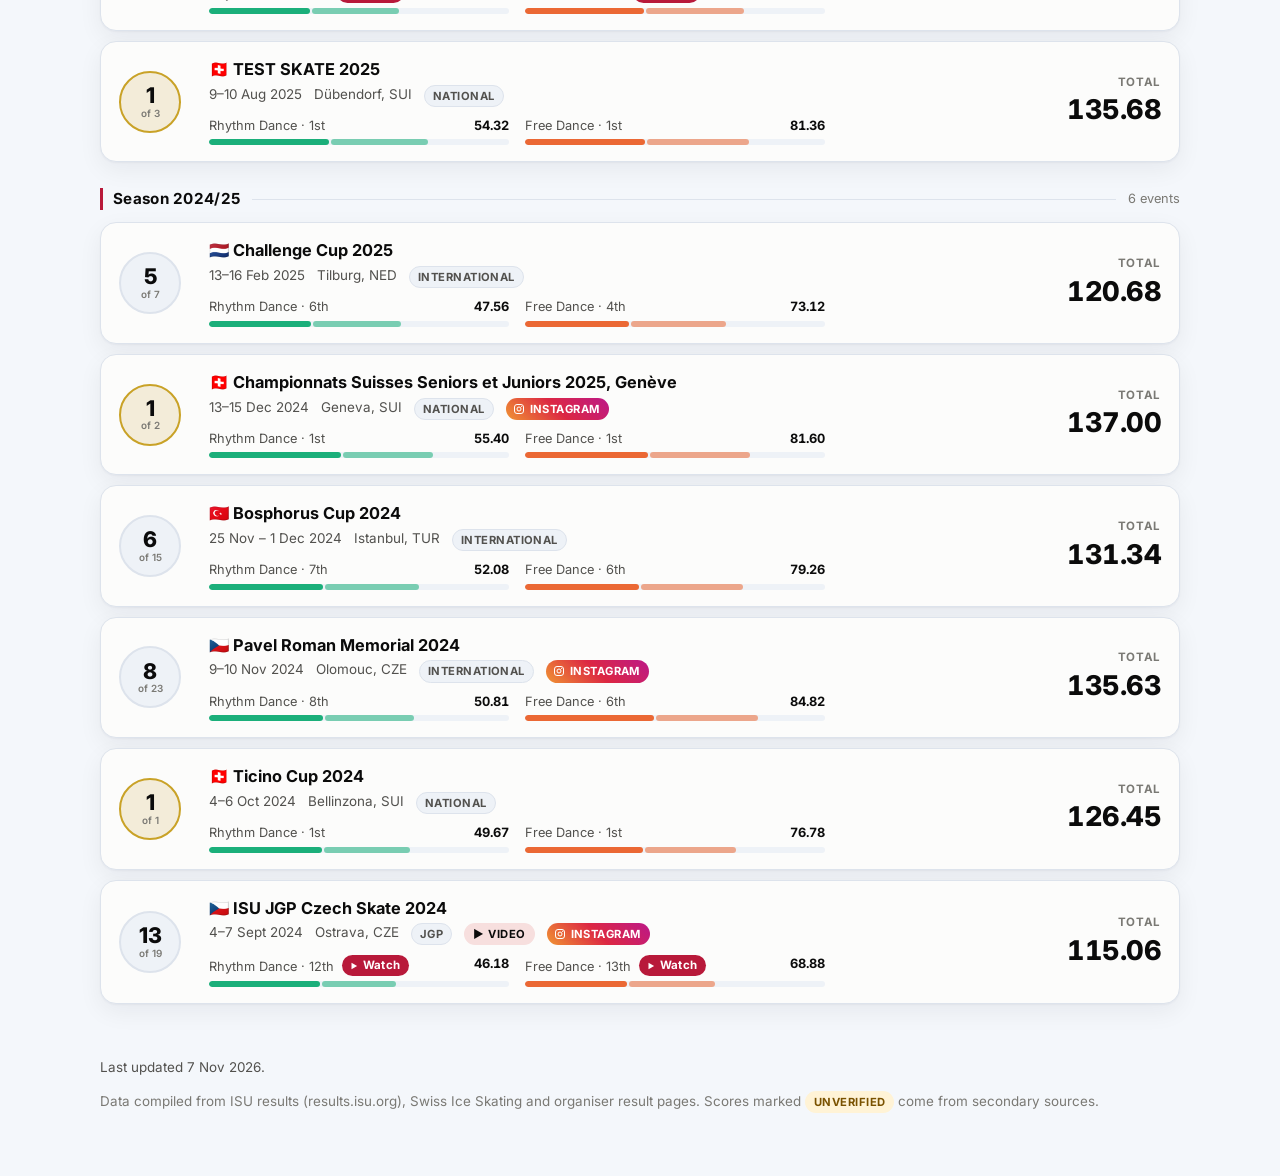
==== commit 2733efd2: "Optimise the layout for phones - Compact header photo and a swipeable row of stat cards - Filters st" ====
--- a/index.html
+++ b/index.html
@@ -7,7 +7,7 @@
   <title>Tscharner / Wiederkehr · Ice Dance Results</title>
   <link rel="preconnect" href="https://fonts.googleapis.com" />
   <link href="https://fonts.googleapis.com/css2?family=Inter:wght@400;500;600;700;800&family=Fraunces:opsz,wght@9..144,600;9..144,700&display=swap" rel="stylesheet" />
-  <link rel="stylesheet" href="styles.css?v=e405b2ac" />
+  <link rel="stylesheet" href="styles.css?v=3e289a8f" />
 </head>
 <body>
   <header class="hero">
@@ -84,7 +84,7 @@
   </div>
 
   <div id="tooltip" class="tooltip" role="status" hidden></div>
-  <script src="data/results.js?v=e405b2ac"></script>
-  <script src="app.js?v=e405b2ac"></script>
+  <script src="data/results.js?v=3e289a8f"></script>
+  <script src="app.js?v=3e289a8f"></script>
 </body>
 </html>
--- a/styles.css
+++ b/styles.css
@@ -111,7 +111,7 @@
   background: rgba(18,17,19,.7); border: 1px solid rgba(217,221,227,.2); backdrop-filter: blur(6px);
 }
 @media (max-width: 900px) {
-  .hero-inner { grid-template-columns: 1fr; }
+  .hero-inner { grid-template-columns: minmax(0, 1fr); }
   .hero-photo { order: -1; margin-top: 10px; }
   .hero-photo img { max-height: 380px; }
   .hero-text { order: 0; }
@@ -303,3 +303,77 @@
 .pill.lvl-senior { background: color-mix(in oklab, var(--crimson) 16%, var(--surface-1)); color: var(--text-primary); border-color: transparent; }
 .pill.lvl-junior { background: color-mix(in oklab, var(--series-1) 14%, var(--surface-1)); color: var(--text-primary); border-color: transparent; }
 .total .rdonly { font-size: .72rem; color: var(--text-muted); margin-top: 2px; }
+
+
+/* ---------- Phones ---------- */
+.chart-scroll { max-width: 100%; overflow-x: auto; -webkit-overflow-scrolling: touch; overscroll-behavior-x: contain; }
+.swipe-hint { margin: 6px 0 0; font-size: .76rem; color: var(--text-muted); text-align: center; }
+@media (max-width: 640px) {
+  .wrap { padding: 0 14px; }
+  .hero { padding: 14px 0 26px; }
+  .hero-inner { gap: 14px; }
+  .hero-photo { margin-top: 0; }
+  .hero-photo img { max-height: 260px; aspect-ratio: 4 / 3; object-position: 50% 12%; border-radius: 18px; }
+  .hero-photo figcaption { font-size: .7rem; left: 10px; bottom: 10px; }
+  .hero h1 { font-size: 2.05rem; margin: 18px 0 6px; }
+  .sub { font-size: .92rem; margin-bottom: 16px; }
+  .badge { font-size: .74rem; padding: 5px 10px; }
+  .teams { margin-left: 0; order: 3; width: 100%; justify-content: center; }
+  /* stats: one swipeable row of compact cards */
+  .stats { display: flex; overflow-x: auto; gap: 8px; scroll-snap-type: x mandatory; scroll-padding: 0 14px; margin: 0 -14px; padding: 0 14px 4px; scrollbar-width: none; }
+  .stats::-webkit-scrollbar { display: none; }
+  .stat { flex: 0 0 auto; min-width: 128px; scroll-snap-align: start; padding: 10px 12px; }
+  .stat .v { font-size: 1.4rem; }
+  .stat .l { font-size: .66rem; }
+  .stat .s { max-width: 150px; }
+  /* filters: each one a single swipeable row */
+  .controls { margin: -14px 0 14px; gap: 8px; flex-direction: column; }
+  .seg { flex-wrap: nowrap; overflow-x: auto; max-width: 100%; scrollbar-width: none; align-self: flex-start; }
+  .seg::-webkit-scrollbar { display: none; }
+  .seg button { padding: 6px 11px; font-size: .82rem; white-space: nowrap; flex: none; }
+  .card { padding: 14px; border-radius: 14px; }
+  .card-head { margin-bottom: 4px; }
+  .legend button { font-size: .78rem; padding: 4px 9px; }
+  .bests { grid-template-columns: 1fr 1fr; gap: 10px; margin: 14px 0 20px; }
+  .best { padding: 12px; }
+  .best .v { font-size: 1.4rem; }
+  .best .k { font-size: .66rem; }
+  .best .w { font-size: .78rem; }
+  .best .i { font-size: .72rem; }
+  .profile .pf-grid { grid-template-columns: 1fr 1fr; gap: 12px; }
+  .profile .nm { font-size: 1.05rem; }
+  .section-head { flex-direction: column; align-items: flex-start; }
+  /* competition cards: compact header row with place, title and total */
+  .comp { grid-template-columns: 44px 1fr auto; gap: 10px 12px; padding: 12px; align-items: start; }
+  .place { width: 44px; height: 44px; font-size: 1rem; border-width: 2px; }
+  .place small { font-size: .55rem; }
+  .comp .title { font-size: .94rem; line-height: 1.3; }
+  .comp .meta { font-size: .76rem; gap: 4px 8px; }
+  .total { grid-column: auto; text-align: right; }
+  .total .v { font-size: 1.2rem; }
+  .total .l { font-size: .6rem; }
+  .total .rdonly { display: none; }
+  .segs { grid-column: 1 / -1; }
+  .comp > div:nth-child(2) { display: contents; }
+  .comp > div:nth-child(2) > .title, .comp > div:nth-child(2) > .meta { grid-column: 2; }
+  .comp > div:nth-child(2) > .title { grid-row: 1; }
+  .comp > div:nth-child(2) > .meta { grid-row: 2; margin-top: 0; }
+  .comp .total { grid-column: 3; grid-row: 1 / 3; }
+  .comp .place { grid-row: 1 / 3; }
+  .place small { white-space: nowrap; }
+  .comp .segs { grid-row: 3; grid-column: 1 / -1; margin-top: 2px; gap: 10px; }
+  .segbar { min-width: 0; max-width: none; flex: 1 1 40%; }
+  .segbar .top { font-size: .74rem; }
+  .details { grid-row: 4; overflow-x: auto; }
+  .details table { font-size: .8rem; }
+  .igpost { grid-template-columns: 26px 1fr; font-size: .8rem; }
+  .igpost .go { display: none; }
+  table.res { font-size: .8rem; }
+  table.res th, table.res td { padding: 8px; }
+  .modal { padding: 10px; }
+  .modal-head h3 { font-size: .9rem; }
+  .tooltip { max-width: calc(100vw - 16px); }
+}
+
+.chart-scroll svg[width] { width: auto; max-width: none; }
+.chart .yaxis { position: absolute; left: 0; top: 0; pointer-events: none; background: linear-gradient(to right, var(--surface-1) 75%, transparent); }
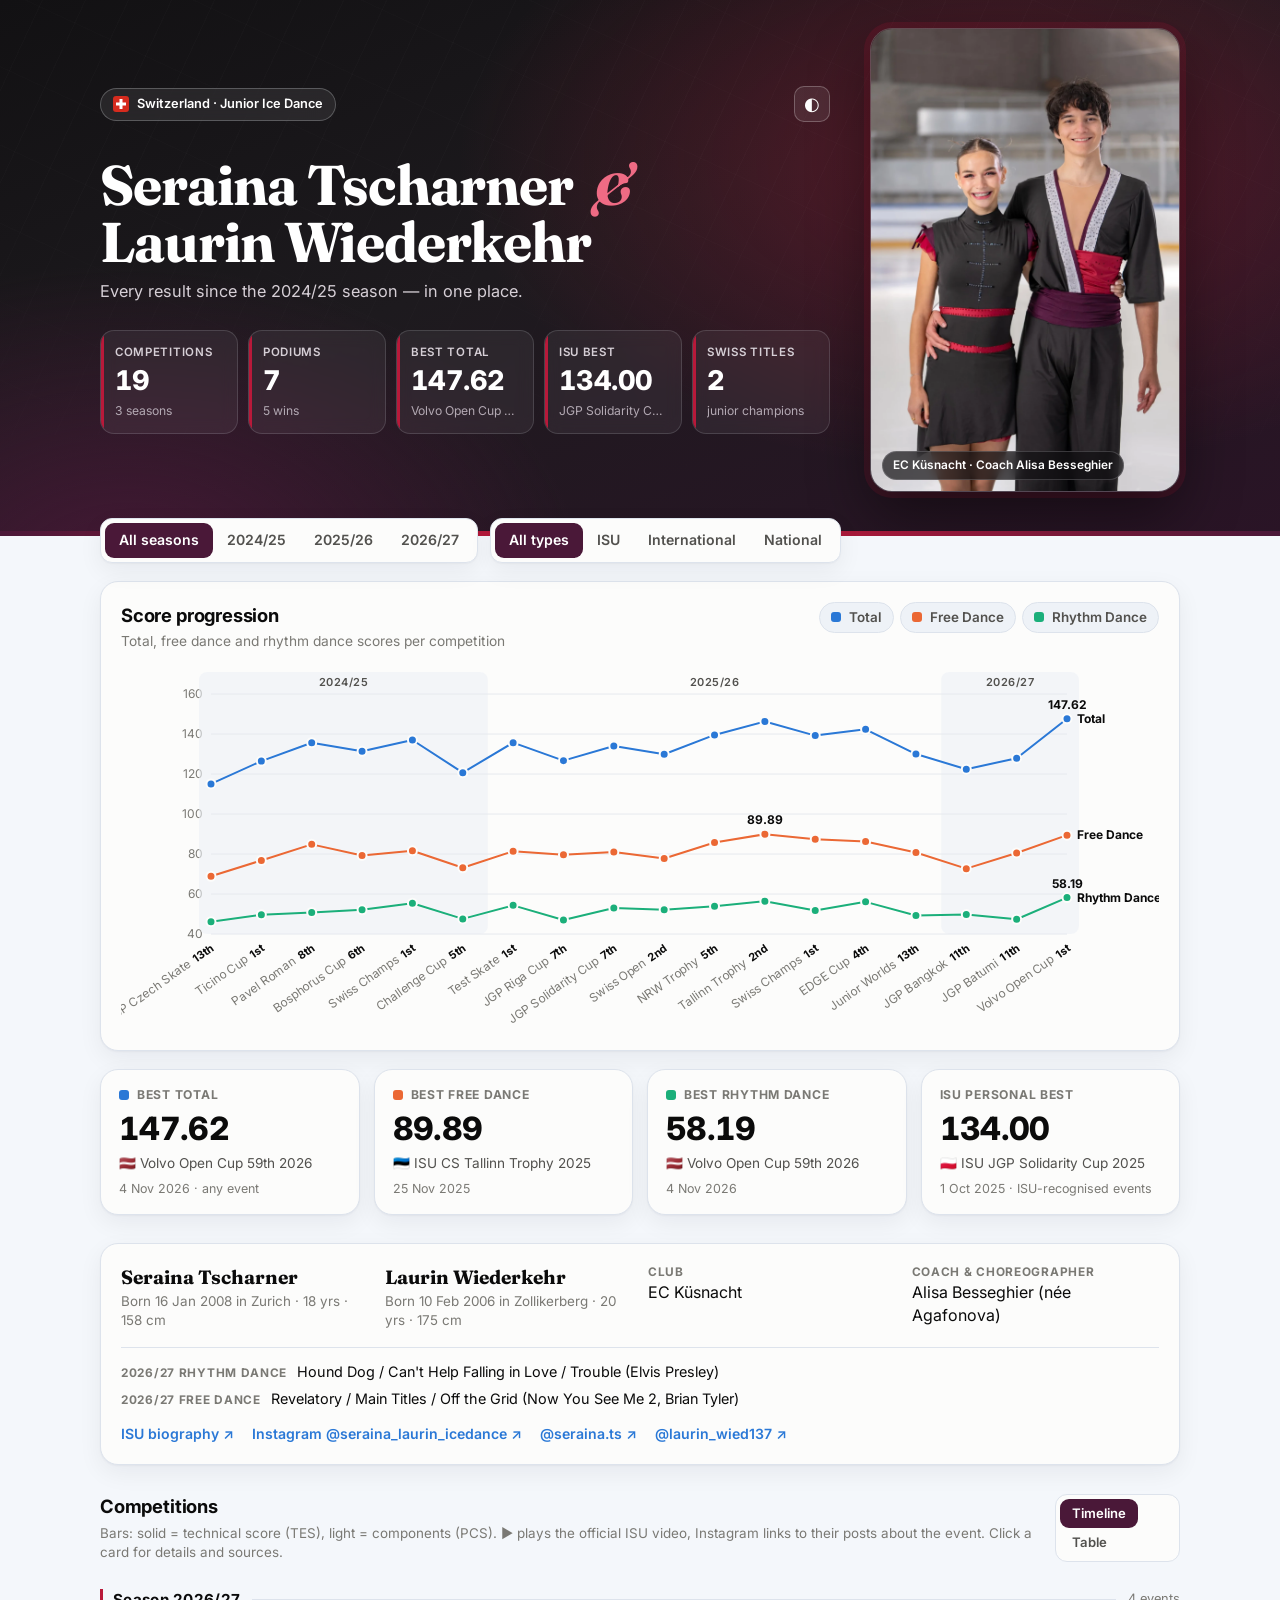
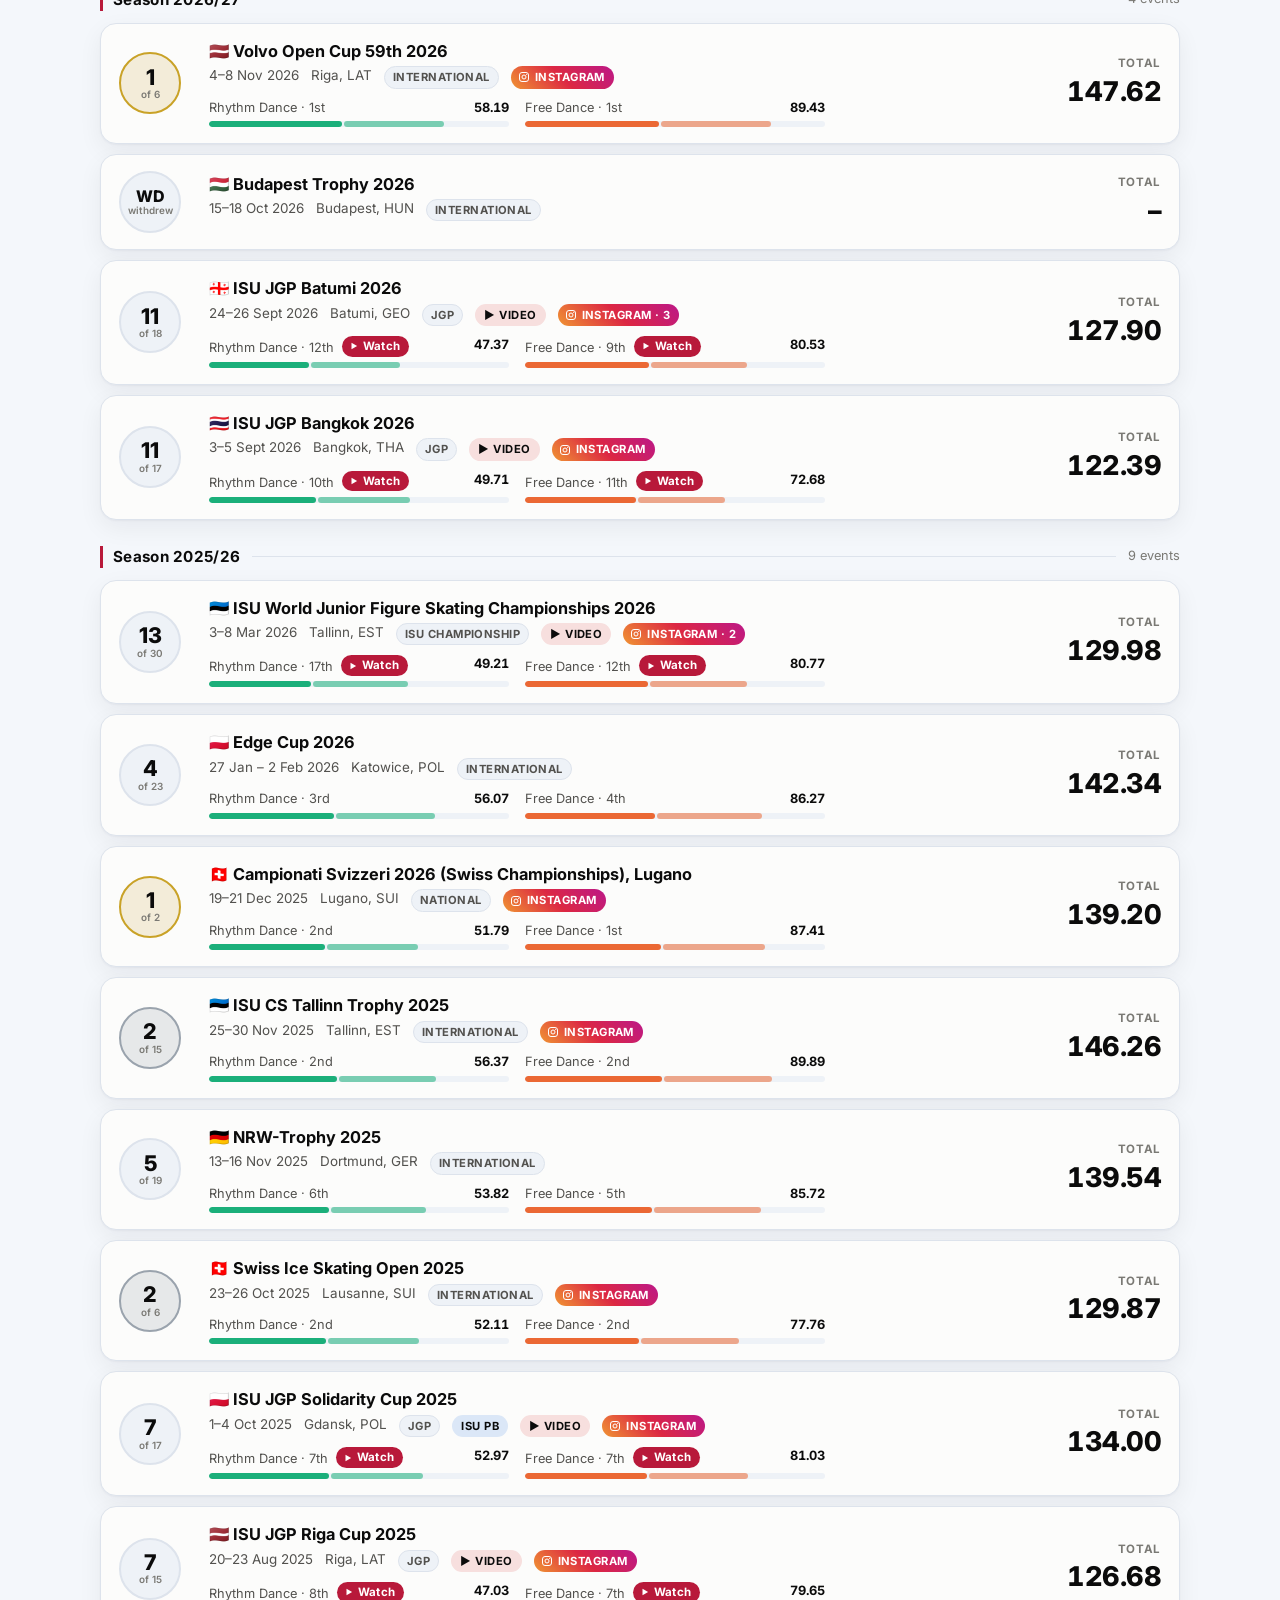
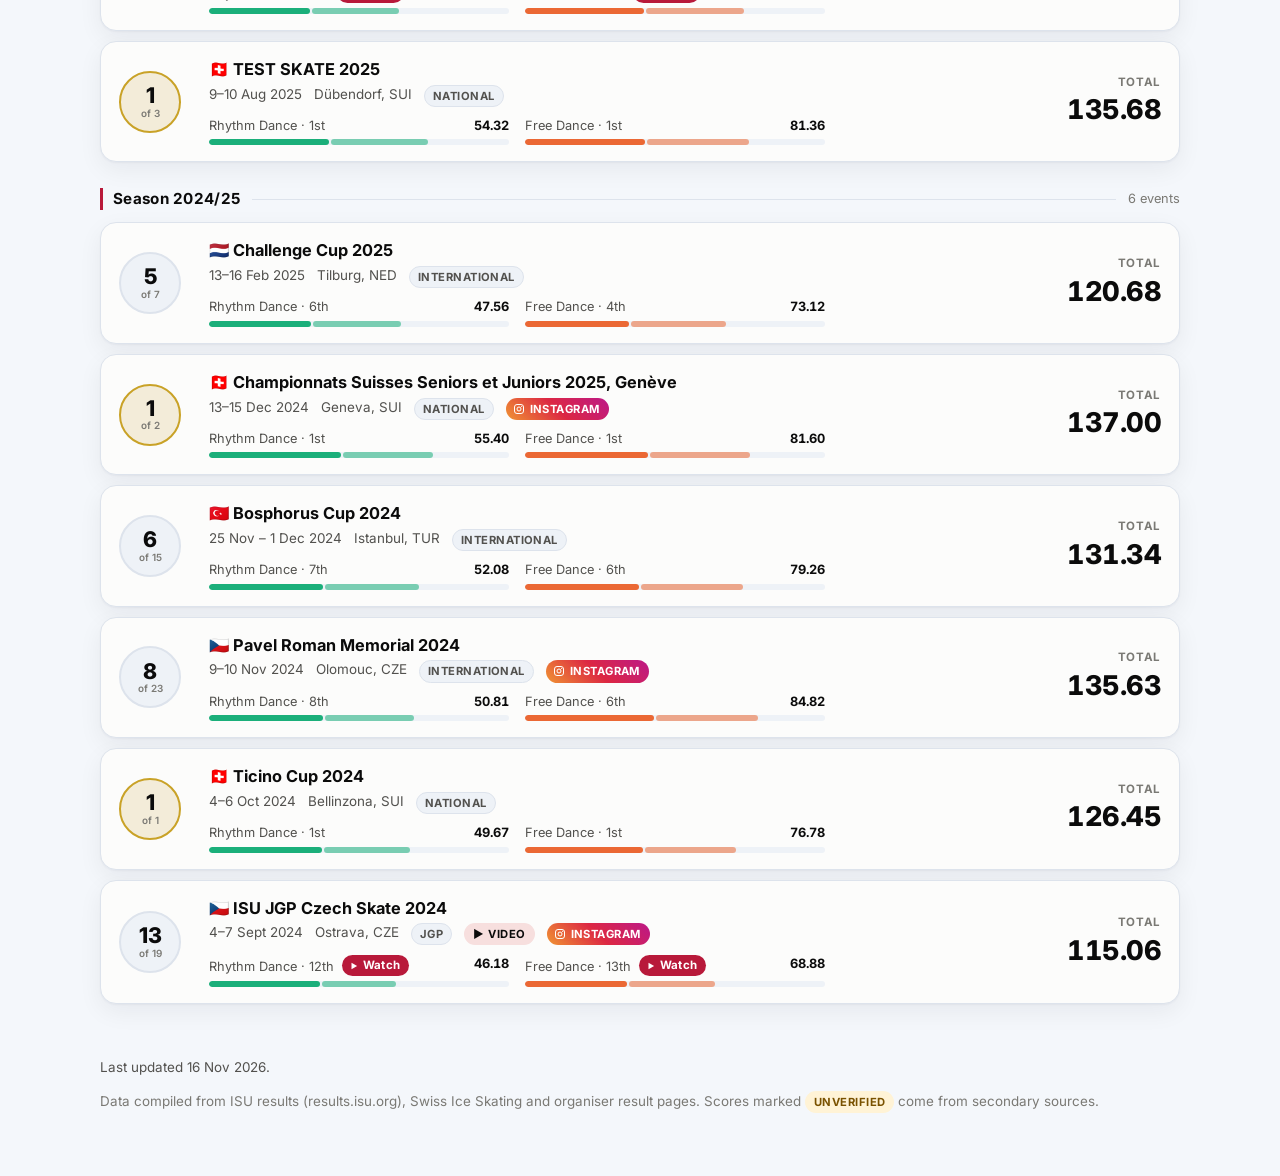
==== commit e7a6e07c: "Add Instagram post for Volvo Open Cup 2026 win; update date to 2026-11-16 No new competitions since " ====
--- a/index.html
+++ b/index.html
@@ -7,7 +7,7 @@
   <title>Tscharner / Wiederkehr · Ice Dance Results</title>
   <link rel="preconnect" href="https://fonts.googleapis.com" />
   <link href="https://fonts.googleapis.com/css2?family=Inter:wght@400;500;600;700;800&family=Fraunces:opsz,wght@9..144,600;9..144,700&display=swap" rel="stylesheet" />
-  <link rel="stylesheet" href="styles.css?v=3e289a8f" />
+  <link rel="stylesheet" href="styles.css?v=3c15cecc" />
 </head>
 <body>
   <header class="hero">
@@ -84,7 +84,7 @@
   </div>
 
   <div id="tooltip" class="tooltip" role="status" hidden></div>
-  <script src="data/results.js?v=3e289a8f"></script>
-  <script src="app.js?v=3e289a8f"></script>
+  <script src="data/results.js?v=3c15cecc"></script>
+  <script src="app.js?v=3c15cecc"></script>
 </body>
 </html>
